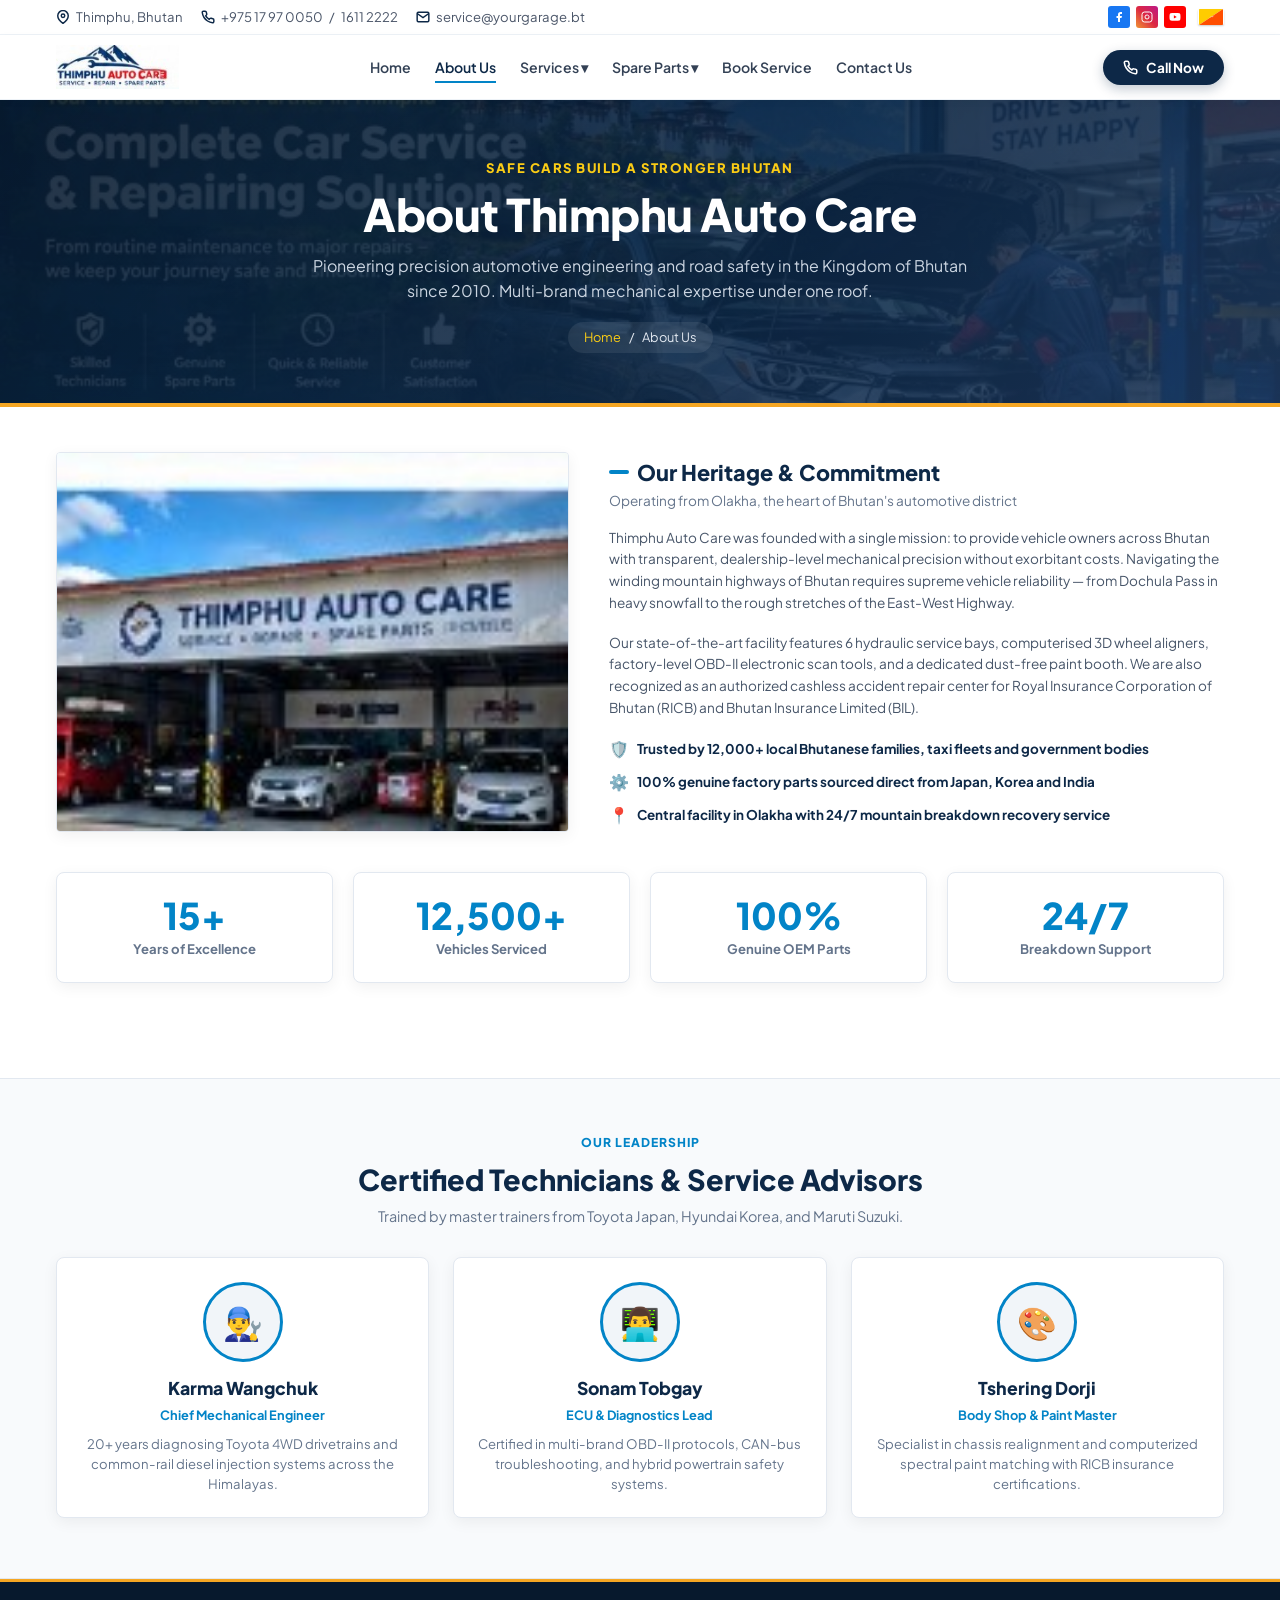
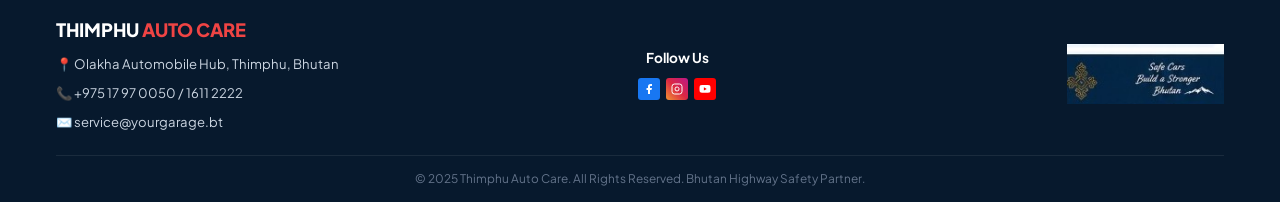
==== about.html @ a0a658d3 "Complete all public pages: services, spare parts, about, contact with matching premium theme" ====
<!DOCTYPE html>
<html lang="en">
<head>
  <meta charset="UTF-8">
  <meta name="viewport" content="width=device-width, initial-scale=1.0">
  <title>About Us | Thimphu Auto Care - Service • Repair • Spare Parts</title>
  <meta name="description" content="Learn about Thimphu Auto Care, Bhutan's premier multi-brand automobile garage in Olakha. Expert certified technicians, genuine parts and highway safety.">
  <link rel="stylesheet" href="css/style.css">
  <link rel="preconnect" href="https://fonts.googleapis.com">
  <link rel="preconnect" href="https://fonts.gstatic.com" crossorigin>
  <link href="https://fonts.googleapis.com/css2?family=Plus+Jakarta+Sans:wght@500;600;700;800;900&display=swap" rel="stylesheet">
</head>
<body>

  <!-- TOP BAR -->
  <header class="top-bar">
    <div class="container">
      <div class="top-bar-left">
        <div class="top-bar-item">
          <svg width="14" height="14" viewBox="0 0 24 24" fill="none" stroke="currentColor" stroke-width="2.5"><path d="M21 10c0 7-9 13-9 13s-9-6-9-13a9 9 0 0 1 18 0z"></path><circle cx="12" cy="10" r="3"></circle></svg>
          <span>Thimphu, Bhutan</span>
        </div>
        <div class="top-bar-item">
          <svg width="14" height="14" viewBox="0 0 24 24" fill="none" stroke="currentColor" stroke-width="2.5"><path d="M22 16.92v3a2 2 0 0 1-2.18 2 19.79 19.79 0 0 1-8.63-3.07 19.5 19.5 0 0 1-6-6 19.79 19.79 0 0 1-3.07-8.67A2 2 0 0 1 4.11 2h3a2 2 0 0 1 2 1.72 12.84 12.84 0 0 0 .7 2.81 2 2 0 0 1-.45 2.11L8.09 9.91a16 16 0 0 0 6 6l1.27-1.27a2 2 0 0 1 2.11-.45 12.84 12.84 0 0 0 2.81.7A2 2 0 0 1 22 16.92z"></path></svg>
          <a href="tel:+97517970050">+975 17 97 0050</a> / <a href="tel:16112222">1611 2222</a>
        </div>
        <div class="top-bar-item">
          <svg width="14" height="14" viewBox="0 0 24 24" fill="none" stroke="currentColor" stroke-width="2.5"><path d="M4 4h16c1.1 0 2 .9 2 2v12c0 1.1-.9 2-2 2H4c-1.1 0-2-.9-2-2V6c0-1.1.9-2 2-2z"></path><polyline points="22,6 12,13 2,6"></polyline></svg>
          <a href="mailto:service@yourgarage.bt">service@yourgarage.bt</a>
        </div>
      </div>

      <div class="top-bar-right">
        <div class="social-icons-group">
          <a href="#" class="social-circle fb" title="Facebook"><svg width="12" height="12" viewBox="0 0 24 24" fill="currentColor"><path d="M18 2h-3a5 5 0 0 0-5 5v3H7v4h3v8h4v-8h3l1-4h-4V7a1 1 0 0 1 1-1h3z"/></svg></a>
          <a href="#" class="social-circle ig" title="Instagram"><svg width="12" height="12" viewBox="0 0 24 24" fill="none" stroke="currentColor" stroke-width="2"><rect x="2" y="2" width="20" height="20" rx="5" ry="5"></rect><path d="M16 11.37A4 4 0 1 1 12.63 8 4 4 0 0 1 16 11.37z"></path></svg></a>
          <a href="#" class="social-circle yt" title="YouTube"><svg width="12" height="12" viewBox="0 0 24 24" fill="currentColor"><path d="M22.54 6.42a2.78 2.78 0 0 0-1.94-2C18.88 4 12 4 12 4s-6.88 0-8.6.46a2.78 2.78 0 0 0-1.94 2A29 29 0 0 0 1 11.75a29 29 0 0 0 .46 5.33A2.78 2.78 0 0 0 3.4 19c1.72.46 8.6.46 8.6.46s6.88 0 8.6-.46a2.78 2.78 0 0 0 1.94-2 29 29 0 0 0 .46-5.25 29 29 0 0 0-.46-5.33zM9.75 15.02V8.48l5.75 3.27-5.75 3.27z"/></svg></a>
        </div>
        <div class="bhutan-flag-box">
          <svg width="26" height="16" viewBox="0 0 600 400">
            <polygon points="0,400 600,0 0,0" fill="#ffcc00"/>
            <polygon points="0,400 600,400 600,0" fill="#ff4e00"/>
            <path d="M260,210 C270,195 290,190 310,200 C330,210 345,195 365,180 C380,168 395,175 410,165 Z" fill="#ffffff" opacity="0.9"/>
          </svg>
        </div>
      </div>
    </div>
  </header>

  <!-- MAIN NAVIGATION -->
  <nav class="main-nav-header">
    <div class="container nav-container">
      <a href="index.html" class="site-logo">
        <img src="assets/logo.jpg" alt="Thimphu Auto Care Logo" class="logo-image">
      </a>

      <ul class="nav-menu-list">
        <li class="nav-menu-item"><a href="index.html">Home</a></li>
        <li class="nav-menu-item active"><a href="about.html">About Us</a></li>
        <li class="nav-menu-item"><a href="services.html">Services ▾</a></li>
        <li class="nav-menu-item"><a href="spare-parts.html">Spare Parts ▾</a></li>
        <li class="nav-menu-item"><a href="services.html" data-open-modal="booking">Book Service</a></li>
        <li class="nav-menu-item"><a href="contact.html">Contact Us</a></li>
      </ul>

      <button type="button" class="btn-header-call" data-open-modal="call">
        <svg width="15" height="15" viewBox="0 0 24 24" fill="none" stroke="currentColor" stroke-width="2.5"><path d="M22 16.92v3a2 2 0 0 1-2.18 2 19.79 19.79 0 0 1-8.63-3.07 19.5 19.5 0 0 1-6-6 19.79 19.79 0 0 1-3.07-8.67A2 2 0 0 1 4.11 2h3a2 2 0 0 1 2 1.72 12.84 12.84 0 0 0 .7 2.81 2 2 0 0 1-.45 2.11L8.09 9.91a16 16 0 0 0 6 6l1.27-1.27a2 2 0 0 1 2.11-.45 12.84 12.84 0 0 0 2.81.7A2 2 0 0 1 22 16.92z"></path></svg>
        <span>Call Now</span>
      </button>
    </div>
  </nav>

  <!-- SUBPAGE HERO BANNER -->
  <section class="subpage-hero">
    <div class="container">
      <span class="subpage-tagline">Safe Cars Build a Stronger Bhutan</span>
      <h1 class="subpage-title">About Thimphu Auto Care</h1>
      <p class="subpage-desc">
        Pioneering precision automotive engineering and road safety in the Kingdom of Bhutan since 2010. Multi-brand mechanical expertise under one roof.
      </p>
      <div class="subpage-breadcrumb">
        <a href="index.html">Home</a>
        <span>/</span>
        <span>About Us</span>
      </div>
    </div>
  </section>

  <!-- STORY & FACILITY SECTION -->
  <section class="about-contact-section">
    <div class="container">
      <div class="about-contact-grid" style="grid-template-columns: 1fr 1.2fr; gap: 40px;">
        <div class="workshop-exterior-box" style="height: 380px;">
          <img src="assets/about-workshop.jpg" alt="Thimphu Auto Care Workshop Garage">
        </div>

        <div class="about-text-column">
          <div class="section-head-left" style="margin-bottom: 16px;">
            <h2 class="section-pill-title">Our Heritage &amp; Commitment</h2>
            <span class="section-subtext">Operating from Olakha, the heart of Bhutan's automotive district</span>
          </div>
          <p class="about-body-paragraph">
            Thimphu Auto Care was founded with a single mission: to provide vehicle owners across Bhutan with transparent, dealership-level mechanical precision without exorbitant costs. Navigating the winding mountain highways of Bhutan requires supreme vehicle reliability — from Dochula Pass in heavy snowfall to the rough stretches of the East-West Highway.
          </p>
          <p class="about-body-paragraph">
            Our state-of-the-art facility features 6 hydraulic service bays, computerised 3D wheel aligners, factory-level OBD-II electronic scan tools, and a dedicated dust-free paint booth. We are also recognized as an authorized cashless accident repair center for Royal Insurance Corporation of Bhutan (RICB) and Bhutan Insurance Limited (BIL).
          </p>

          <ul class="about-points-list">
            <li class="about-point-row">
              <span class="about-point-icon">🛡️</span>
              <span>Trusted by 12,000+ local Bhutanese families, taxi fleets and government bodies</span>
            </li>
            <li class="about-point-row">
              <span class="about-point-icon">⚙️</span>
              <span>100% genuine factory parts sourced direct from Japan, Korea and India</span>
            </li>
            <li class="about-point-row">
              <span class="about-point-icon">📍</span>
              <span>Central facility in Olakha with 24/7 mountain breakdown recovery service</span>
            </li>
          </ul>
        </div>
      </div>

      <!-- KEY STATS ROW -->
      <div class="about-stats-grid">
        <div class="about-stat-card">
          <div class="about-stat-number">15+</div>
          <div class="about-stat-label">Years of Excellence</div>
        </div>
        <div class="about-stat-card">
          <div class="about-stat-number">12,500+</div>
          <div class="about-stat-label">Vehicles Serviced</div>
        </div>
        <div class="about-stat-card">
          <div class="about-stat-number">100%</div>
          <div class="about-stat-label">Genuine OEM Parts</div>
        </div>
        <div class="about-stat-card">
          <div class="about-stat-number">24/7</div>
          <div class="about-stat-label">Breakdown Support</div>
        </div>
      </div>
    </div>
  </section>

  <!-- LEADERSHIP & MASTER TECHNICIANS -->
  <section style="background: #f8fafc; padding: 50px 0 60px; border-top: 1px solid #e2e8f0; border-bottom: 1px solid #e2e8f0;">
    <div class="container">
      <div style="text-align: center; max-width: 650px; margin: 0 auto 30px;">
        <span class="package-subheading">Our Leadership</span>
        <h2 style="font-size: 1.8rem; font-weight: 900; color: #0d2847; margin-top: 6px;">Certified Technicians &amp; Service Advisors</h2>
        <p style="font-size: 0.9rem; color: #64748b; margin-top: 6px;">Trained by master trainers from Toyota Japan, Hyundai Korea, and Maruti Suzuki.</p>
      </div>

      <div class="about-team-grid">
        <div class="about-member-card">
          <div class="about-member-avatar">👨‍🔧</div>
          <h3 class="about-member-name">Karma Wangchuk</h3>
          <span class="about-member-role">Chief Mechanical Engineer</span>
          <p class="about-member-bio">20+ years diagnosing Toyota 4WD drivetrains and common-rail diesel injection systems across the Himalayas.</p>
        </div>

        <div class="about-member-card">
          <div class="about-member-avatar">👨‍💻</div>
          <h3 class="about-member-name">Sonam Tobgay</h3>
          <span class="about-member-role">ECU &amp; Diagnostics Lead</span>
          <p class="about-member-bio">Certified in multi-brand OBD-II protocols, CAN-bus troubleshooting, and hybrid powertrain safety systems.</p>
        </div>

        <div class="about-member-card">
          <div class="about-member-avatar">🎨</div>
          <h3 class="about-member-name">Tshering Dorji</h3>
          <span class="about-member-role">Body Shop &amp; Paint Master</span>
          <p class="about-member-bio">Specialist in chassis realignment and computerized spectral paint matching with RICB insurance certifications.</p>
        </div>
      </div>
    </div>
  </section>

  <!-- MAIN FOOTER -->
  <footer class="main-footer-section">
    <div class="container">
      <div class="footer-main-grid">
        <div class="footer-info-column">
          <div style="display: flex; align-items: center; gap: 8px;">
            <span style="font-weight: 900; font-size: 1.15rem; color: #fff;">THIMPHU <span style="color:#ef4444;">AUTO CARE</span></span>
          </div>
          <div class="footer-info-item"><span>📍 Olakha Automobile Hub, Thimphu, Bhutan</span></div>
          <div class="footer-info-item"><span>📞 +975 17 97 0050 / 1611 2222</span></div>
          <div class="footer-info-item"><span>✉️ service@yourgarage.bt</span></div>
        </div>

        <div class="footer-social-column">
          <span style="font-size: 0.85rem; font-weight: 700; color: #fff;">Follow Us</span>
          <div class="social-icons-group">
            <a href="#" class="social-circle fb"><svg width="12" height="12" viewBox="0 0 24 24" fill="currentColor"><path d="M18 2h-3a5 5 0 0 0-5 5v3H7v4h3v8h4v-8h3l1-4h-4V7a1 1 0 0 1 1-1h3z"/></svg></a>
            <a href="#" class="social-circle ig"><svg width="12" height="12" viewBox="0 0 24 24" fill="none" stroke="currentColor" stroke-width="2"><rect x="2" y="2" width="20" height="20" rx="5" ry="5"></rect><path d="M16 11.37A4 4 0 1 1 12.63 8 4 4 0 0 1 16 11.37z"></path></svg></a>
            <a href="#" class="social-circle yt"><svg width="12" height="12" viewBox="0 0 24 24" fill="currentColor"><path d="M22.54 6.42a2.78 2.78 0 0 0-1.94-2C18.88 4 12 4 12 4s-6.88 0-8.6.46a2.78 2.78 0 0 0-1.94 2A29 29 0 0 0 1 11.75a29 29 0 0 0 .46 5.33A2.78 2.78 0 0 0 3.4 19c1.72.46 8.6.46 8.6.46s6.88 0 8.6-.46a2.78 2.78 0 0 0 1.94-2 29 29 0 0 0 .46-5.25 29 29 0 0 0-.46-5.33zM9.75 15.02V8.48l5.75 3.27-5.75 3.27z"/></svg></a>
          </div>
        </div>

        <div class="footer-seal-column">
          <img src="assets/footer-seal.jpg" alt="Safe Cars Build a Stronger Bhutan" class="footer-seal-img">
        </div>
      </div>

      <div class="footer-bottom-bar">
        <p>&copy; 2025 Thimphu Auto Care. All Rights Reserved. Bhutan Highway Safety Partner.</p>
      </div>
    </div>
  </footer>

  <!-- NATIVE MODAL: CALL NOW -->
  <dialog id="callModal" aria-labelledby="callModalTitle">
    <div class="modal-head-bar">
      <span id="callModalTitle">Call Thimphu Auto Care</span>
      <button type="button" data-close-modal="callModal" style="background:none; border:none; color:#fff; font-size:1.2rem; cursor:pointer;">✕</button>
    </div>
    <div class="modal-inner-body" style="text-align:center;">
      <p style="margin-bottom:16px; color:#475569; font-size:0.9rem;">Speak directly with our service advisor or 24/7 breakdown recovery desk.</p>
      <div style="display:flex; flex-direction:column; gap:10px; max-width:280px; margin:0 auto 16px;">
        <a href="tel:+97517970050" class="btn-form-submit" style="background:#0d2847; text-decoration:none;">📞 Hotline: +975 17 97 0050</a>
        <a href="tel:16112222" class="btn-form-submit" style="background:#e2e8f0; color:#0d2847; text-decoration:none;">☎️ Landline: 1611 2222</a>
      </div>
      <span style="font-size:0.75rem; color:#94a3b8;">Olakha, Thimphu, Kingdom of Bhutan</span>
    </div>
  </dialog>

  <!-- NATIVE MODAL: BOOKING -->
  <dialog id="bookingModal" aria-labelledby="bookingModalTitle">
    <div class="modal-head-bar">
      <span id="bookingModalTitle">Schedule Auto Service Appointment</span>
      <button type="button" data-close-modal="bookingModal" style="background:none; border:none; color:#fff; font-size:1.2rem; cursor:pointer;">✕</button>
    </div>
    <div class="modal-inner-body">
      <form id="modalBookingForm">
        <div style="display:grid; grid-template-columns:1fr 1fr; gap:12px; margin-bottom:12px;">
          <input type="text" id="bookingCustomerName" placeholder="Full Name" class="form-field-input" style="padding-left:12px;" required>
          <input type="tel" placeholder="Phone Number" class="form-field-input" style="padding-left:12px;" required>
        </div>
        <div style="display:grid; grid-template-columns:1fr 1fr; gap:12px; margin-bottom:12px;">
          <input type="text" placeholder="Car Model" class="form-field-input" style="padding-left:12px;" required>
          <input type="date" class="form-field-input" style="padding-left:12px;" required>
        </div>
        <div style="margin-bottom:14px;">
          <select id="modalServiceSelect" class="form-field-select" style="padding-left:12px;" required>
            <option value="Car Servicing &amp; Inspection">Car Servicing &amp; Inspection</option>
            <option value="Casual Maintenance">Casual Maintenance</option>
            <option value="Accessories &amp; Care">Accessories &amp; Car Care Products</option>
            <option value="Damage Repair">Damage Repair &amp; Accident Service</option>
            <option value="Spare Parts">Spare Parts Sales &amp; Installation</option>
          </select>
        </div>
        <button type="submit" class="btn-form-submit" style="width:100%; background:#f5a623; color:#07192d; font-size:0.95rem; padding:12px;">
          Confirm Booking Appointment
        </button>
      </form>
    </div>
  </dialog>

  <script src="js/main.js"></script>
</body>
</html>
---- css/style.css ----
/* ==========================================================================
   THIMPHU AUTO CARE - Exact Match to Design Mockup
   Ultra-Premium Automotive Service, Repair & Spare Parts
   ========================================================================== */

:root {
  --primary-navy: #0d2847;
  --primary-navy-dark: #07192d;
  --accent-gold: #f59e0b;
  --accent-yellow: #facc15;
  --btn-gold: #f5a623;
  --text-dark: #1e293b;
  --text-muted: #64748b;
  --border-light: #e2e8f0;
  --bg-light: #f8fafc;
  --radius-sm: 4px;
  --radius-md: 8px;
  --radius-lg: 12px;
  --radius-full: 9999px;
  --shadow-card: 0 4px 15px rgba(0, 0, 0, 0.06);
  --shadow-hover: 0 10px 25px rgba(0, 0, 0, 0.12);
  --container-max: 1200px;
}

*, *::before, *::after {
  box-sizing: border-box;
  margin: 0;
  padding: 0;
}

body {
  font-family: 'Plus Jakarta Sans', -apple-system, BlinkMacSystemFont, 'Segoe UI', Roboto, sans-serif;
  color: var(--text-dark);
  background-color: #ffffff;
  line-height: 1.45;
  -webkit-font-smoothing: antialiased;
  overflow-x: hidden;
}

a {
  color: inherit;
  text-decoration: none;
}

img {
  max-width: 100%;
  height: auto;
  display: block;
}

button, input, select {
  font-family: inherit;
}

.container {
  width: 100%;
  max-width: var(--container-max);
  margin: 0 auto;
  padding: 0 16px;
}

/* ==========================================================================
   TOP BAR
   ========================================================================== */
.top-bar {
  background-color: #ffffff;
  border-bottom: 1px solid #edf2f7;
  padding: 6px 0;
  font-size: 0.82rem;
  color: #4a5568;
}

.top-bar .container {
  display: flex;
  justify-content: space-between;
  align-items: center;
  flex-wrap: wrap;
  gap: 10px;
}

.top-bar-left {
  display: flex;
  align-items: center;
  gap: 18px;
  flex-wrap: wrap;
}

.top-bar-item {
  display: inline-flex;
  align-items: center;
  gap: 6px;
}

.top-bar-item svg {
  color: #0d2847;
  flex-shrink: 0;
}

.top-bar-right {
  display: flex;
  align-items: center;
  gap: 12px;
}

.social-icons-group {
  display: flex;
  align-items: center;
  gap: 6px;
}

.social-circle {
  width: 22px;
  height: 22px;
  border-radius: 3px;
  display: flex;
  align-items: center;
  justify-content: center;
  color: #ffffff;
}

.social-circle.fb { background-color: #1877f2; }
.social-circle.ig { background: linear-gradient(45deg, #f09433, #dc2743, #bc1888); }
.social-circle.yt { background-color: #ff0000; }

.bhutan-flag-box {
  width: 26px;
  height: 16px;
  border-radius: 2px;
  overflow: hidden;
  display: inline-block;
  box-shadow: 0 1px 2px rgba(0,0,0,0.2);
}

/* ==========================================================================
   MAIN HEADER & NAVIGATION
   ========================================================================== */
.main-nav-header {
  background: #ffffff;
  padding: 10px 0;
  border-bottom: 1px solid #edf2f7;
  position: sticky;
  top: 0;
  z-index: 100;
  box-shadow: 0 2px 8px rgba(0,0,0,0.03);
}

.nav-container {
  display: flex;
  align-items: center;
  justify-content: space-between;
}

.site-logo {
  display: flex;
  align-items: center;
  gap: 10px;
}

.logo-image {
  height: 44px;
  width: auto;
  object-fit: contain;
}

.nav-menu-list {
  display: flex;
  align-items: center;
  gap: 24px;
  list-style: none;
}

.nav-menu-item a {
  font-size: 0.88rem;
  font-weight: 600;
  color: #334155;
  display: inline-flex;
  align-items: center;
  gap: 4px;
  padding: 6px 0;
  position: relative;
  transition: color 0.2s;
}

.nav-menu-item a:hover,
.nav-menu-item.active a {
  color: #0d2847;
}

.nav-menu-item.active a::after {
  content: '';
  position: absolute;
  bottom: 0;
  left: 0;
  right: 0;
  height: 2px;
  background-color: #0284c7;
}

.btn-header-call {
  background-color: #0d2847;
  color: #ffffff;
  font-weight: 700;
  font-size: 0.85rem;
  padding: 9px 20px;
  border-radius: var(--radius-full);
  display: inline-flex;
  align-items: center;
  gap: 8px;
  border: none;
  cursor: pointer;
  box-shadow: 0 4px 12px rgba(13, 40, 71, 0.25);
  transition: all 0.2s ease;
}

.btn-header-call:hover {
  background-color: #07192d;
  transform: translateY(-1px);
}

/* ==========================================================================
   HERO SECTION - EXACT IMAGE BACKGROUND MATCH
   ========================================================================== */
.hero-banner {
  position: relative;
  background: linear-gradient(90deg, rgba(13, 40, 71, 0.95) 0%, rgba(13, 40, 71, 0.85) 45%, rgba(13, 40, 71, 0.2) 100%),
              url('../assets/hero-bg.jpg') center right / cover no-repeat;
  color: #ffffff;
  padding: 55px 0 65px;
  min-height: 420px;
  display: flex;
  align-items: center;
}

.hero-content-box {
  max-width: 580px;
}

.hero-tagline {
  font-size: 0.95rem;
  font-weight: 700;
  color: #facc15;
  margin-bottom: 12px;
  letter-spacing: 0.3px;
}

.hero-main-title {
  font-size: clamp(2.2rem, 3.8vw, 3.2rem);
  font-weight: 900;
  line-height: 1.15;
  margin-bottom: 14px;
  letter-spacing: -0.5px;
}

.hero-desc {
  font-size: 1rem;
  color: #e2e8f0;
  line-height: 1.5;
  margin-bottom: 24px;
}

.hero-badges-row {
  display: grid;
  grid-template-columns: repeat(4, 1fr);
  gap: 12px;
  margin-bottom: 28px;
}

.hero-badge-item {
  display: flex;
  flex-direction: column;
  align-items: center;
  text-align: center;
  gap: 6px;
}

.hero-badge-icon {
  width: 38px;
  height: 38px;
  border-radius: 50%;
  border: 1px solid rgba(255, 255, 255, 0.4);
  background: rgba(255, 255, 255, 0.1);
  display: flex;
  align-items: center;
  justify-content: center;
  color: #ffffff;
}

.hero-badge-title {
  font-size: 0.75rem;
  font-weight: 700;
  color: #f1f5f9;
  line-height: 1.25;
}

.btn-hero-booking {
  background: linear-gradient(135deg, #f5a623 0%, #f59e0b 100%);
  color: #07192d;
  font-weight: 800;
  font-size: 0.95rem;
  padding: 12px 28px;
  border-radius: var(--radius-full);
  display: inline-flex;
  align-items: center;
  gap: 10px;
  border: none;
  cursor: pointer;
  box-shadow: 0 6px 18px rgba(245, 166, 35, 0.4);
  transition: all 0.2s ease;
}

.btn-hero-booking:hover {
  transform: translateY(-2px);
  box-shadow: 0 8px 22px rgba(245, 166, 35, 0.5);
}

.btn-arrow-circle {
  width: 22px;
  height: 22px;
  border-radius: 50%;
  background: #07192d;
  color: #f5a623;
  display: flex;
  align-items: center;
  justify-content: center;
  font-size: 0.8rem;
}

/* ==========================================================================
   OUR SERVICES SECTION (5 CARDS WITH PHOTO & BADGE)
   ========================================================================== */
.services-section {
  padding: 45px 0 50px;
  background: #ffffff;
}

.section-title-bar {
  display: flex;
  justify-content: space-between;
  align-items: center;
  margin-bottom: 24px;
}

.section-head-left {
  display: flex;
  flex-direction: column;
}

.section-pill-title {
  display: flex;
  align-items: center;
  gap: 8px;
  font-size: 1.35rem;
  font-weight: 800;
  color: #0d2847;
}

.section-pill-title::before {
  content: '';
  display: inline-block;
  width: 20px;
  height: 4px;
  background-color: #0284c7;
  border-radius: 2px;
}

.section-subtext {
  font-size: 0.85rem;
  color: #64748b;
  margin-top: 3px;
}

.section-right-link {
  font-size: 0.85rem;
  font-weight: 700;
  color: #0284c7;
  display: inline-flex;
  align-items: center;
  gap: 4px;
}

.services-cards-grid {
  display: grid;
  grid-template-columns: repeat(5, 1fr);
  gap: 16px;
}

.service-box-card {
  background: #ffffff;
  border: 1px solid #e2e8f0;
  border-radius: var(--radius-sm);
  overflow: hidden;
  box-shadow: var(--shadow-card);
  display: flex;
  flex-direction: column;
  transition: all 0.25s ease;
}

.service-box-card:hover {
  transform: translateY(-4px);
  box-shadow: var(--shadow-hover);
}

.service-photo-wrapper {
  position: relative;
  height: 125px;
  background: #e2e8f0;
  overflow: hidden;
}

.service-photo-wrapper img {
  width: 100%;
  height: 100%;
  object-fit: cover;
  transition: transform 0.3s;
}

.service-box-card:hover .service-photo-wrapper img {
  transform: scale(1.05);
}

.service-category-badge {
  position: absolute;
  bottom: -16px;
  left: 14px;
  width: 34px;
  height: 34px;
  border-radius: 50%;
  display: flex;
  align-items: center;
  justify-content: center;
  color: #ffffff;
  border: 2px solid #ffffff;
  box-shadow: 0 2px 6px rgba(0,0,0,0.15);
  font-size: 0.85rem;
}

.service-category-badge.blue { background-color: #0284c7; }
.service-category-badge.green { background-color: #16a34a; }
.service-category-badge.orange { background-color: #ea580c; }
.service-category-badge.red { background-color: #dc2626; }
.service-category-badge.purple { background-color: #7c3aed; }

.service-content-body {
  padding: 24px 14px 16px;
  display: flex;
  flex-direction: column;
  flex-grow: 1;
}

.service-item-title {
  font-size: 0.92rem;
  font-weight: 800;
  color: #0d2847;
  margin-bottom: 6px;
  line-height: 1.3;
}

.service-item-desc {
  font-size: 0.78rem;
  color: #64748b;
  line-height: 1.45;
  margin-bottom: 14px;
  flex-grow: 1;
}

.service-action-link {
  font-size: 0.82rem;
  font-weight: 700;
  color: #0284c7;
  display: inline-flex;
  align-items: center;
  gap: 4px;
  border: none;
  background: none;
  padding: 0;
  cursor: pointer;
}

.service-action-link:hover {
  color: #0d2847;
}

/* ==========================================================================
   POPULAR BRANDS WE DEAL WITH (8 BRANDS ROW)
   ========================================================================== */
.brands-showcase-section {
  padding: 30px 0 45px;
  background-color: #ffffff;
  border-top: 1px solid #f1f5f9;
}

.brands-container-box {
  background: #ffffff;
  border: 1px solid #e2e8f0;
  border-radius: var(--radius-sm);
  padding: 16px 20px;
}

.brands-grid-row {
  display: grid;
  grid-template-columns: repeat(8, 1fr);
  gap: 14px;
  align-items: center;
}

.brand-tile-item {
  display: flex;
  flex-direction: column;
  align-items: center;
  justify-content: center;
  text-align: center;
  padding: 8px;
  height: 60px;
  border-radius: 4px;
  transition: all 0.2s;
  cursor: pointer;
}

.brand-tile-item:hover {
  background: #f8fafc;
  transform: translateY(-2px);
}

.brand-logo-name {
  font-size: 0.82rem;
  font-weight: 900;
  letter-spacing: 0.5px;
  text-transform: uppercase;
}

/* ==========================================================================
   WHY CHOOSE US? SECTION WITH PROMO BANNER
   ========================================================================== */
.why-choose-banner-section {
  background: #0d2847 url('../assets/why-choose-bg.jpg') center center / cover no-repeat;
  color: #ffffff;
  padding: 40px 0;
  position: relative;
}

.why-choose-flex-row {
  display: grid;
  grid-template-columns: 1fr 320px;
  gap: 28px;
  align-items: center;
}

.why-choose-heading {
  font-size: 1.35rem;
  font-weight: 800;
  margin-bottom: 20px;
}

.why-pillars-row {
  display: grid;
  grid-template-columns: repeat(5, 1fr);
  gap: 14px;
}

.why-pillar-card {
  display: flex;
  flex-direction: column;
  align-items: center;
  text-align: center;
  gap: 8px;
}

.why-icon-circle-outline {
  width: 44px;
  height: 44px;
  border-radius: 50%;
  border: 1.5px dashed rgba(255, 255, 255, 0.45);
  display: flex;
  align-items: center;
  justify-content: center;
  font-size: 1.1rem;
  background: rgba(255, 255, 255, 0.05);
}

.why-pillar-text {
  font-size: 0.74rem;
  font-weight: 700;
  line-height: 1.3;
  color: #e2e8f0;
}

.why-booking-promo-box {
  background: #f5a623;
  color: #07192d;
  padding: 20px;
  border-radius: var(--radius-sm);
  box-shadow: 0 8px 20px rgba(0, 0, 0, 0.25);
  display: flex;
  flex-direction: column;
  gap: 10px;
}

.promo-title-group {
  display: flex;
  align-items: center;
  gap: 10px;
}

.promo-calendar-icon {
  font-size: 1.5rem;
}

.promo-main-title {
  font-size: 0.98rem;
  font-weight: 800;
  line-height: 1.25;
}

.promo-sub {
  font-size: 0.78rem;
  font-weight: 600;
}

.btn-promo-schedule {
  background-color: #0d2847;
  color: #ffffff;
  padding: 9px 16px;
  border-radius: var(--radius-full);
  font-weight: 800;
  font-size: 0.85rem;
  border: none;
  cursor: pointer;
  display: flex;
  align-items: center;
  justify-content: center;
  gap: 6px;
  transition: all 0.2s;
}

.btn-promo-schedule:hover {
  background-color: #07192d;
}

/* ==========================================================================
   ABOUT US & QUICK CONTACT / BOOK SERVICE
   ========================================================================== */
.about-contact-section {
  padding: 45px 0 55px;
  background: #ffffff;
}

.about-contact-grid {
  display: grid;
  grid-template-columns: 240px 1fr 340px;
  gap: 28px;
  align-items: stretch;
}

.workshop-exterior-box {
  border-radius: var(--radius-sm);
  overflow: hidden;
  box-shadow: var(--shadow-card);
  border: 1px solid #e2e8f0;
}

.workshop-exterior-box img {
  width: 100%;
  height: 100%;
  object-fit: cover;
}

.about-text-column {
  display: flex;
  flex-direction: column;
  justify-content: center;
}

.about-head-title {
  font-size: 1.35rem;
  font-weight: 800;
  color: #0d2847;
  margin-bottom: 12px;
}

.about-body-paragraph {
  font-size: 0.85rem;
  color: #475569;
  line-height: 1.6;
  margin-bottom: 18px;
}

.about-points-list {
  list-style: none;
  display: flex;
  flex-direction: column;
  gap: 10px;
}

.about-point-row {
  display: flex;
  align-items: center;
  gap: 8px;
  font-size: 0.84rem;
  font-weight: 700;
  color: #0d2847;
}

.about-point-icon {
  color: #0284c7;
  font-size: 1rem;
}

/* Quick Contact Card */
.quick-booking-card {
  background: #f8fafc;
  border: 1px solid #e2e8f0;
  border-radius: var(--radius-sm);
  padding: 20px;
  box-shadow: var(--shadow-card);
}

.quick-booking-title {
  font-size: 1rem;
  font-weight: 800;
  color: #0d2847;
  margin-bottom: 16px;
}

.quick-booking-form {
  display: flex;
  flex-direction: column;
  gap: 10px;
}

.form-input-row {
  position: relative;
  display: flex;
  align-items: center;
}

.input-icon-left {
  position: absolute;
  left: 12px;
  color: #94a3b8;
  font-size: 0.9rem;
  pointer-events: none;
}

.form-field-input,
.form-field-select {
  width: 100%;
  padding: 9px 12px 9px 36px;
  border-radius: var(--radius-sm);
  border: 1px solid #cbd5e1;
  background: #ffffff;
  font-size: 0.84rem;
  color: #1e293b;
  outline: none;
}

.form-field-input:focus,
.form-field-select:focus {
  border-color: #0284c7;
  box-shadow: 0 0 0 2px rgba(2, 132, 199, 0.15);
}

.btn-form-submit {
  background-color: #0d2847;
  color: #ffffff;
  padding: 10px;
  border-radius: var(--radius-sm);
  font-weight: 800;
  font-size: 0.85rem;
  border: none;
  cursor: pointer;
  display: flex;
  align-items: center;
  justify-content: center;
  gap: 6px;
  margin-top: 4px;
}

.btn-form-submit:hover {
  background-color: #07192d;
}

/* ==========================================================================
   FOOTER (EXACT DESIGN MATCH)
   ========================================================================== */
.main-footer-section {
  background: #07192d;
  color: #cbd5e1;
  border-top: 3px solid #f5a623;
  padding: 35px 0 15px;
}

.footer-main-grid {
  display: grid;
  grid-template-columns: 1.2fr 0.8fr 1fr;
  gap: 24px;
  align-items: center;
  margin-bottom: 24px;
}

.footer-info-column {
  display: flex;
  flex-direction: column;
  gap: 10px;
}

.footer-info-item {
  display: flex;
  align-items: center;
  gap: 8px;
  font-size: 0.82rem;
}

.footer-social-column {
  display: flex;
  flex-direction: column;
  align-items: center;
  gap: 10px;
  text-align: center;
}

.footer-seal-column {
  display: flex;
  align-items: center;
  justify-content: flex-end;
}

.footer-seal-img {
  height: 60px;
  object-fit: contain;
}

.footer-bottom-bar {
  border-top: 1px solid rgba(255, 255, 255, 0.08);
  padding-top: 14px;
  text-align: center;
  font-size: 0.74rem;
  color: #64748b;
}

/* ==========================================================================
   NATIVE MODALS (Compliant with Modern Web Guidance)
   ========================================================================== */
dialog:modal {
  overscroll-behavior: contain;
  margin: auto;
  border: none;
  border-radius: var(--radius-md);
  padding: 0;
  background: #ffffff;
  box-shadow: 0 25px 50px rgba(0, 0, 0, 0.35);
  width: 90%;
  max-width: 580px;
  overflow: hidden;
}

dialog::backdrop {
  overflow: hidden;
  overscroll-behavior: contain;
  background: rgba(13, 40, 71, 0.7);
  backdrop-filter: blur(4px);
}

.modal-head-bar {
  background: #0d2847;
  color: #ffffff;
  padding: 16px 20px;
  display: flex;
  justify-content: space-between;
  align-items: center;
  font-weight: 800;
  font-size: 1.05rem;
}

.modal-inner-body {
  padding: 22px;
}

/* ==========================================================================
   RESPONSIVE QUERIES
   ========================================================================== */
@media (max-width: 1024px) {
  .services-cards-grid {
    grid-template-columns: repeat(3, 1fr);
  }
  .brands-grid-row {
    grid-template-columns: repeat(4, 1fr);
  }
  .why-choose-flex-row {
    grid-template-columns: 1fr;
  }
  .about-contact-grid {
    grid-template-columns: 1fr 1fr;
  }
  .workshop-exterior-box {
    display: none;
  }
}

@media (max-width: 768px) {
  .services-cards-grid {
    grid-template-columns: repeat(2, 1fr);
  }
  .why-pillars-row {
    grid-template-columns: repeat(2, 1fr);
  }
  .about-contact-grid {
    grid-template-columns: 1fr;
  }
  .footer-main-grid {
    grid-template-columns: 1fr;
    text-align: center;
  }
  .footer-seal-column {
    justify-content: center;
  }
}


/* ==========================================================================
   SUBPAGE ENHANCEMENTS (Services, Spare Parts, About, Contact)
   Ultra-consistent with Homepage Design Language
   ========================================================================== */

.subpage-hero {
  background: linear-gradient(135deg, #07192d 0%, #0d2847 60%, #1e3a5f 100%);
  color: #ffffff;
  padding: 55px 0 50px;
  border-bottom: 4px solid var(--btn-gold);
  position: relative;
  text-align: center;
}

.subpage-hero::before {
  content: '';
  position: absolute;
  top: 0;
  left: 0;
  right: 0;
  bottom: 0;
  background: url('../assets/hero-bg.jpg') center center / cover no-repeat;
  opacity: 0.12;
  pointer-events: none;
}

.subpage-hero .container {
  position: relative;
  z-index: 1;
}

.subpage-tagline {
  font-size: 0.82rem;
  font-weight: 800;
  color: #facc15;
  text-transform: uppercase;
  letter-spacing: 1.5px;
  margin-bottom: 10px;
  display: inline-block;
}

.subpage-title {
  font-size: clamp(2rem, 3.5vw, 2.8rem);
  font-weight: 900;
  line-height: 1.2;
  margin-bottom: 12px;
  color: #ffffff;
  letter-spacing: -0.5px;
}

.subpage-desc {
  font-size: 1rem;
  color: #cbd5e1;
  max-width: 680px;
  margin: 0 auto 18px;
  line-height: 1.6;
}

.subpage-breadcrumb {
  display: inline-flex;
  align-items: center;
  gap: 8px;
  background: rgba(255, 255, 255, 0.08);
  padding: 6px 16px;
  border-radius: var(--radius-full);
  font-size: 0.8rem;
  color: #e2e8f0;
}

.subpage-breadcrumb a {
  color: #facc15;
  text-decoration: none;
}

.subpage-breadcrumb a:hover {
  text-decoration: underline;
}

/* Service Pricing Packages */
.packages-grid {
  display: grid;
  grid-template-columns: repeat(3, 1fr);
  gap: 24px;
  margin-top: 35px;
}

.package-card {
  background: #ffffff;
  border: 1px solid #e2e8f0;
  border-radius: var(--radius-md);
  padding: 32px 26px;
  box-shadow: var(--shadow-card);
  display: flex;
  flex-direction: column;
  position: relative;
  transition: all 0.25s ease;
}

.package-card:hover {
  transform: translateY(-4px);
  box-shadow: var(--shadow-hover);
}

.package-card.featured {
  border: 2px solid var(--btn-gold);
  box-shadow: 0 12px 30px rgba(245, 166, 35, 0.18);
}

.package-badge {
  position: absolute;
  top: -13px;
  right: 24px;
  background: linear-gradient(135deg, #f5a623 0%, #d97706 100%);
  color: #07192d;
  font-size: 0.72rem;
  font-weight: 900;
  padding: 4px 14px;
  border-radius: var(--radius-full);
  letter-spacing: 0.5px;
  text-transform: uppercase;
}

.package-subheading {
  font-size: 0.76rem;
  font-weight: 800;
  color: #0284c7;
  text-transform: uppercase;
  letter-spacing: 1px;
}

.package-card.featured .package-subheading {
  color: #d97706;
}

.package-title {
  font-size: 1.4rem;
  font-weight: 900;
  color: var(--primary-navy);
  margin: 6px 0 14px;
}

.package-price {
  font-size: 2rem;
  font-weight: 900;
  color: var(--primary-navy-dark);
  margin-bottom: 20px;
  display: flex;
  align-items: baseline;
  gap: 6px;
}

.package-price-period {
  font-size: 0.85rem;
  font-weight: 500;
  color: var(--text-muted);
}

.package-features {
  list-style: none;
  display: flex;
  flex-direction: column;
  gap: 12px;
  margin-bottom: 26px;
  flex-grow: 1;
}

.package-features li {
  font-size: 0.88rem;
  color: #334155;
  display: flex;
  align-items: flex-start;
  gap: 10px;
  line-height: 1.45;
}

.package-features li svg {
  color: #16a34a;
  flex-shrink: 0;
  margin-top: 2px;
}

/* Spare Parts Tools & Badges */
.brand-filter-toolbar {
  background: #ffffff;
  border: 1px solid #e2e8f0;
  border-radius: var(--radius-md);
  padding: 18px 24px;
  margin-bottom: 28px;
  display: flex;
  flex-wrap: wrap;
  gap: 16px;
  align-items: center;
  justify-content: space-between;
  box-shadow: var(--shadow-card);
}

.brand-pills-row {
  display: flex;
  gap: 8px;
  flex-wrap: wrap;
}

.brand-filter-btn {
  padding: 7px 16px;
  border-radius: var(--radius-full);
  border: 1px solid #cbd5e1;
  background: #ffffff;
  color: #334155;
  font-size: 0.82rem;
  font-weight: 700;
  cursor: pointer;
  transition: all 0.2s ease;
}

.brand-filter-btn:hover,
.brand-filter-btn.active {
  background: var(--primary-navy);
  color: #ffffff;
  border-color: var(--primary-navy);
}

.parts-search-input-box {
  flex: 1;
  min-width: 260px;
  position: relative;
}

.part-card-oem {
  font-size: 0.72rem;
  font-weight: 800;
  color: #ef4444;
  text-transform: uppercase;
  letter-spacing: 0.5px;
}

.part-card-price-row {
  display: flex;
  justify-content: space-between;
  align-items: center;
  margin: 12px 0 16px;
}

.part-card-price {
  font-size: 1.3rem;
  font-weight: 900;
  color: var(--primary-navy-dark);
}

.part-stock-tag {
  font-size: 0.72rem;
  font-weight: 700;
  color: #16a34a;
  background: #dcfce7;
  padding: 3px 8px;
  border-radius: var(--radius-full);
}

/* About Page Sections */
.about-stats-grid {
  display: grid;
  grid-template-columns: repeat(4, 1fr);
  gap: 20px;
  margin: 40px 0;
}

.about-stat-card {
  background: #ffffff;
  border: 1px solid #e2e8f0;
  border-radius: var(--radius-md);
  padding: 24px 20px;
  text-align: center;
  box-shadow: var(--shadow-card);
}

.about-stat-number {
  font-size: 2.3rem;
  font-weight: 900;
  color: #0284c7;
  line-height: 1;
  margin-bottom: 6px;
}

.about-stat-label {
  font-size: 0.82rem;
  font-weight: 700;
  color: #64748b;
}

.about-team-grid {
  display: grid;
  grid-template-columns: repeat(3, 1fr);
  gap: 24px;
  margin-top: 30px;
}

.about-member-card {
  background: #ffffff;
  border: 1px solid #e2e8f0;
  border-radius: var(--radius-md);
  overflow: hidden;
  box-shadow: var(--shadow-card);
  text-align: center;
  padding: 24px 20px;
  display: flex;
  flex-direction: column;
  align-items: center;
}

.about-member-avatar {
  width: 80px;
  height: 80px;
  border-radius: 50%;
  background: #f1f5f9;
  border: 3px solid #0284c7;
  display: flex;
  align-items: center;
  justify-content: center;
  font-size: 2rem;
  margin-bottom: 14px;
}

.about-member-name {
  font-size: 1.1rem;
  font-weight: 800;
  color: var(--primary-navy);
  margin-bottom: 4px;
}

.about-member-role {
  font-size: 0.8rem;
  font-weight: 700;
  color: #0284c7;
  margin-bottom: 10px;
}

.about-member-bio {
  font-size: 0.82rem;
  color: #64748b;
  line-height: 1.5;
}

/* Contact Page Layout */
.contact-channels-grid {
  display: grid;
  grid-template-columns: repeat(3, 1fr);
  gap: 20px;
  margin-bottom: 40px;
}

.contact-card-box {
  background: #ffffff;
  border: 1px solid #e2e8f0;
  border-radius: var(--radius-md);
  padding: 28px 24px;
  box-shadow: var(--shadow-card);
  display: flex;
  flex-direction: column;
  align-items: flex-start;
  transition: transform 0.2s;
}

.contact-card-box:hover {
  transform: translateY(-3px);
  box-shadow: var(--shadow-hover);
}

.contact-card-icon {
  width: 48px;
  height: 48px;
  border-radius: var(--radius-sm);
  background: #0d2847;
  color: #facc15;
  display: flex;
  align-items: center;
  justify-content: center;
  font-size: 1.4rem;
  margin-bottom: 16px;
}

.contact-card-title {
  font-size: 1.1rem;
  font-weight: 800;
  color: var(--primary-navy);
  margin-bottom: 6px;
}

.contact-card-detail {
  font-size: 0.88rem;
  color: #475569;
  line-height: 1.6;
}

.contact-main-split {
  display: grid;
  grid-template-columns: 1fr 1fr;
  gap: 30px;
}

.contact-form-panel {
  background: #f8fafc;
  border: 1px solid #e2e8f0;
  border-radius: var(--radius-md);
  padding: 30px;
  box-shadow: var(--shadow-card);
}

.contact-hours-panel {
  background: #ffffff;
  border: 1px solid #e2e8f0;
  border-radius: var(--radius-md);
  padding: 30px;
  box-shadow: var(--shadow-card);
  display: flex;
  flex-direction: column;
  justify-content: space-between;
}

.hours-table {
  width: 100%;
  border-collapse: collapse;
  margin: 16px 0 24px;
}

.hours-table tr {
  border-bottom: 1px solid #edf2f7;
}

.hours-table td {
  padding: 10px 0;
  font-size: 0.88rem;
}

.hours-table td:last-child {
  text-align: right;
  font-weight: 700;
  color: var(--primary-navy);
}

.emergency-breakdown-banner {
  background: #0d2847;
  color: #ffffff;
  border-radius: var(--radius-sm);
  padding: 18px;
  display: flex;
  align-items: center;
  gap: 16px;
  border-left: 4px solid #ef4444;
}

/* Subpage Responsive */
@media (max-width: 1024px) {
  .packages-grid {
    grid-template-columns: 1fr;
  }
  .about-stats-grid {
    grid-template-columns: repeat(2, 1fr);
  }
  .about-team-grid {
    grid-template-columns: 1fr;
  }
  .contact-channels-grid {
    grid-template-columns: 1fr;
  }
  .contact-main-split {
    grid-template-columns: 1fr;
  }
}
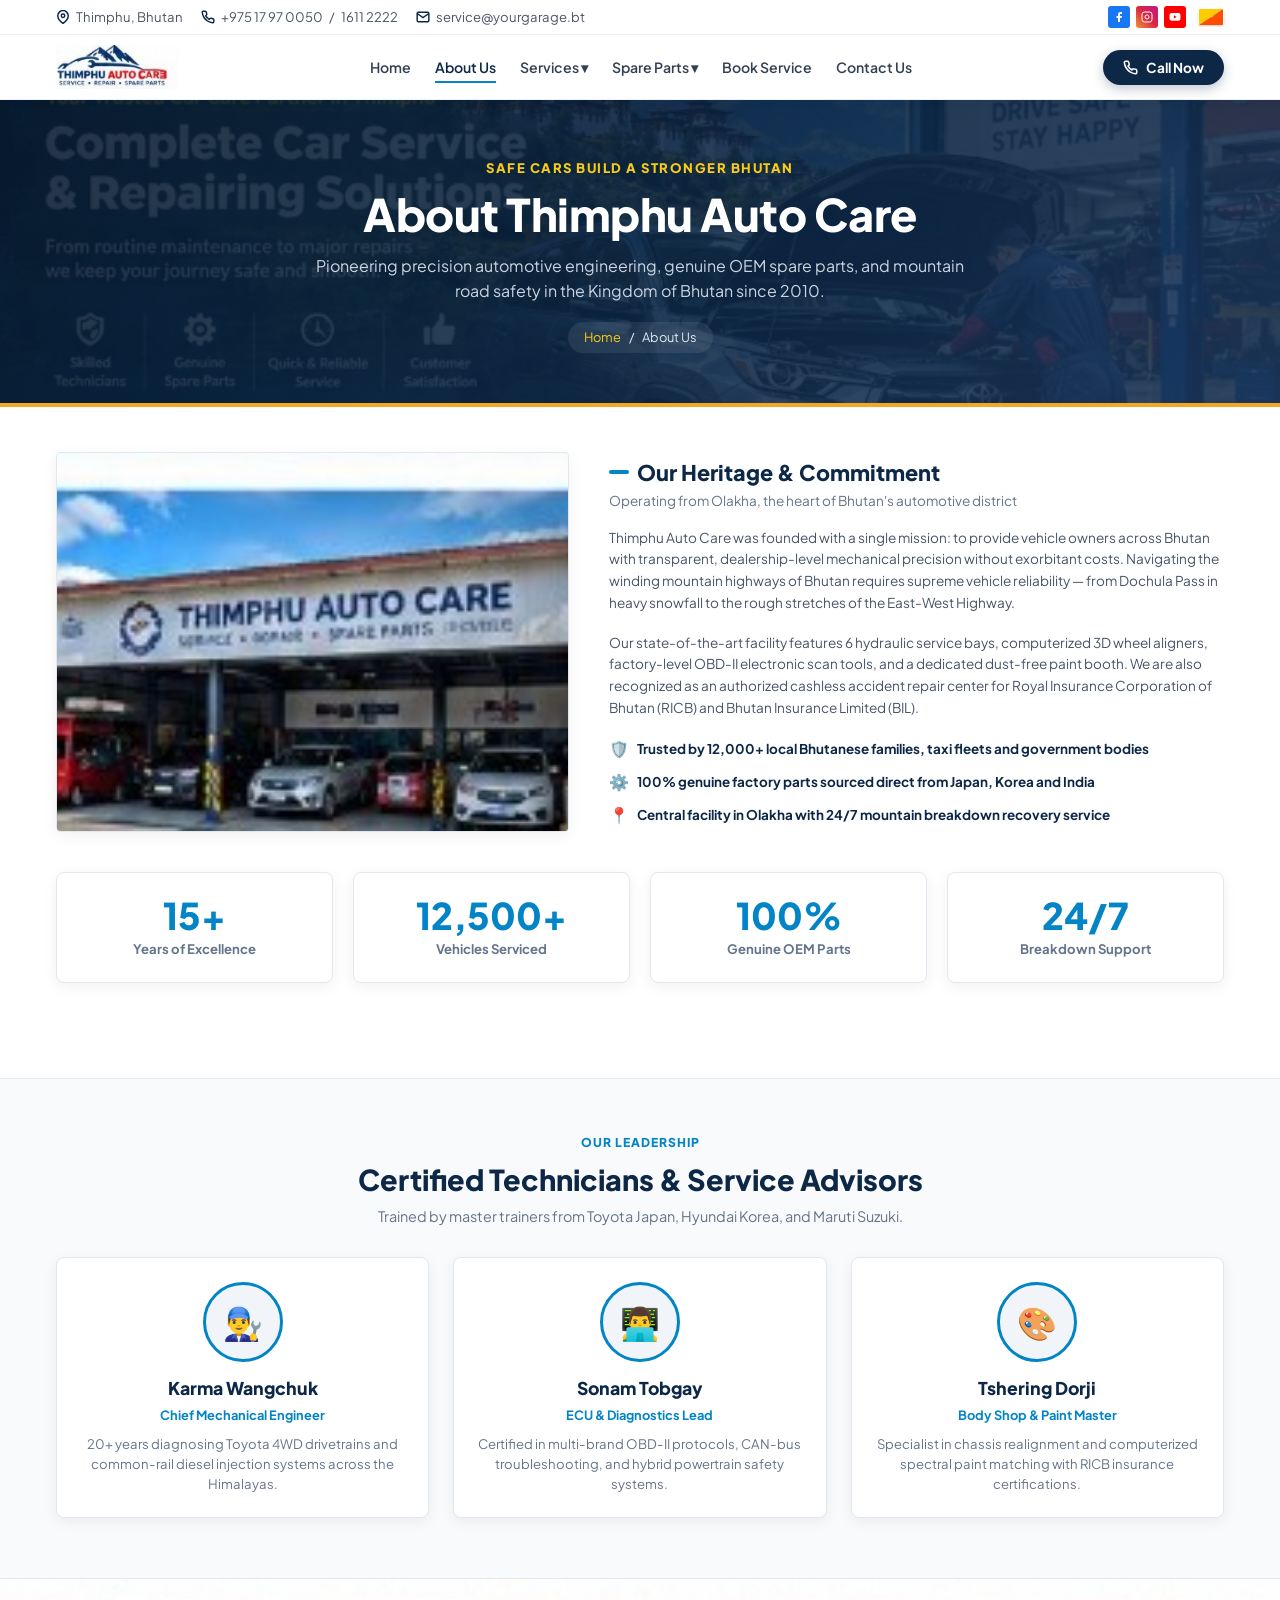
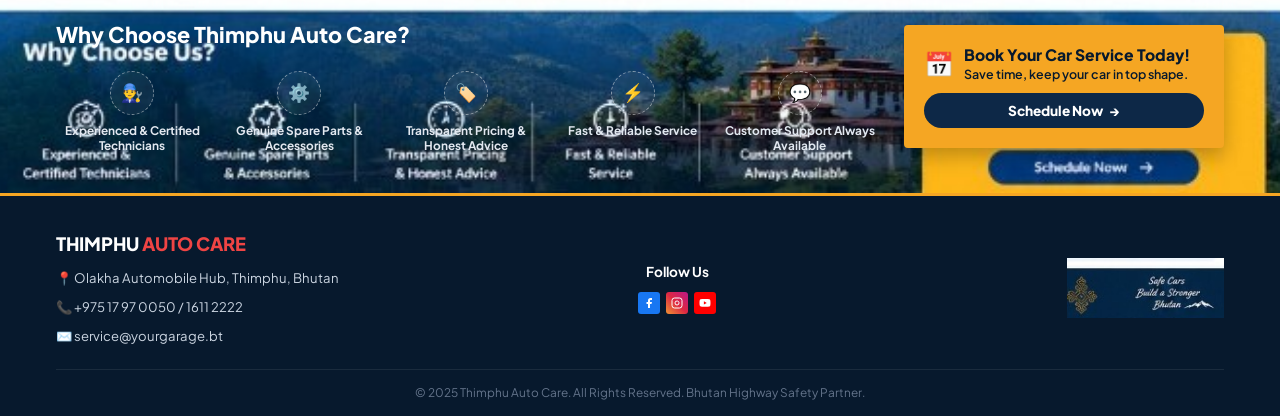
==== commit cd31ab53: "Enhance about and services subpages with full parity to homepage" ====
--- a/about.html
+++ b/about.html
@@ -76,7 +76,7 @@
       <span class="subpage-tagline">Safe Cars Build a Stronger Bhutan</span>
       <h1 class="subpage-title">About Thimphu Auto Care</h1>
       <p class="subpage-desc">
-        Pioneering precision automotive engineering and road safety in the Kingdom of Bhutan since 2010. Multi-brand mechanical expertise under one roof.
+        Pioneering precision automotive engineering, genuine OEM spare parts, and mountain road safety in the Kingdom of Bhutan since 2010.
       </p>
       <div class="subpage-breadcrumb">
         <a href="index.html">Home</a>
@@ -89,9 +89,9 @@
   <!-- STORY & FACILITY SECTION -->
   <section class="about-contact-section">
     <div class="container">
-      <div class="about-contact-grid" style="grid-template-columns: 1fr 1.2fr; gap: 40px;">
+      <div class="about-contact-grid" style="grid-template-columns: 1fr 1.2fr; gap: 40px; align-items: center;">
         <div class="workshop-exterior-box" style="height: 380px;">
-          <img src="assets/about-workshop.jpg" alt="Thimphu Auto Care Workshop Garage">
+          <img src="assets/about-workshop.jpg" alt="Thimphu Auto Care Workshop Garage in Olakha">
         </div>
 
         <div class="about-text-column">
@@ -103,7 +103,7 @@
             Thimphu Auto Care was founded with a single mission: to provide vehicle owners across Bhutan with transparent, dealership-level mechanical precision without exorbitant costs. Navigating the winding mountain highways of Bhutan requires supreme vehicle reliability — from Dochula Pass in heavy snowfall to the rough stretches of the East-West Highway.
           </p>
           <p class="about-body-paragraph">
-            Our state-of-the-art facility features 6 hydraulic service bays, computerised 3D wheel aligners, factory-level OBD-II electronic scan tools, and a dedicated dust-free paint booth. We are also recognized as an authorized cashless accident repair center for Royal Insurance Corporation of Bhutan (RICB) and Bhutan Insurance Limited (BIL).
+            Our state-of-the-art facility features 6 hydraulic service bays, computerized 3D wheel aligners, factory-level OBD-II electronic scan tools, and a dedicated dust-free paint booth. We are also recognized as an authorized cashless accident repair center for Royal Insurance Corporation of Bhutan (RICB) and Bhutan Insurance Limited (BIL).
           </p>
 
           <ul class="about-points-list">
@@ -179,6 +179,53 @@
     </div>
   </section>
 
+  <!-- WHY CHOOSE US? SECTION (EXACT AS HOMEPAGE) -->
+  <section class="why-choose-banner-section">
+    <div class="container">
+      <div class="why-choose-flex-row">
+        <div>
+          <h2 class="why-choose-heading">Why Choose Thimphu Auto Care?</h2>
+          <div class="why-pillars-row">
+            <div class="why-pillar-card">
+              <div class="why-icon-circle-outline">👨‍🔧</div>
+              <span class="why-pillar-text">Experienced &amp; Certified Technicians</span>
+            </div>
+            <div class="why-pillar-card">
+              <div class="why-icon-circle-outline">⚙️</div>
+              <span class="why-pillar-text">Genuine Spare Parts &amp; Accessories</span>
+            </div>
+            <div class="why-pillar-card">
+              <div class="why-icon-circle-outline">🏷️</div>
+              <span class="why-pillar-text">Transparent Pricing &amp; Honest Advice</span>
+            </div>
+            <div class="why-pillar-card">
+              <div class="why-icon-circle-outline">⚡</div>
+              <span class="why-pillar-text">Fast &amp; Reliable Service</span>
+            </div>
+            <div class="why-pillar-card">
+              <div class="why-icon-circle-outline">💬</div>
+              <span class="why-pillar-text">Customer Support Always Available</span>
+            </div>
+          </div>
+        </div>
+
+        <div class="why-booking-promo-box">
+          <div class="promo-title-group">
+            <span class="promo-calendar-icon">📅</span>
+            <div>
+              <div class="promo-main-title">Book Your Car Service Today!</div>
+              <div class="promo-sub">Save time, keep your car in top shape.</div>
+            </div>
+          </div>
+          <button type="button" class="btn-promo-schedule" data-open-modal="booking">
+            <span>Schedule Now</span>
+            <span>&rarr;</span>
+          </button>
+        </div>
+      </div>
+    </div>
+  </section>
+
   <!-- MAIN FOOTER -->
   <footer class="main-footer-section">
     <div class="container">
